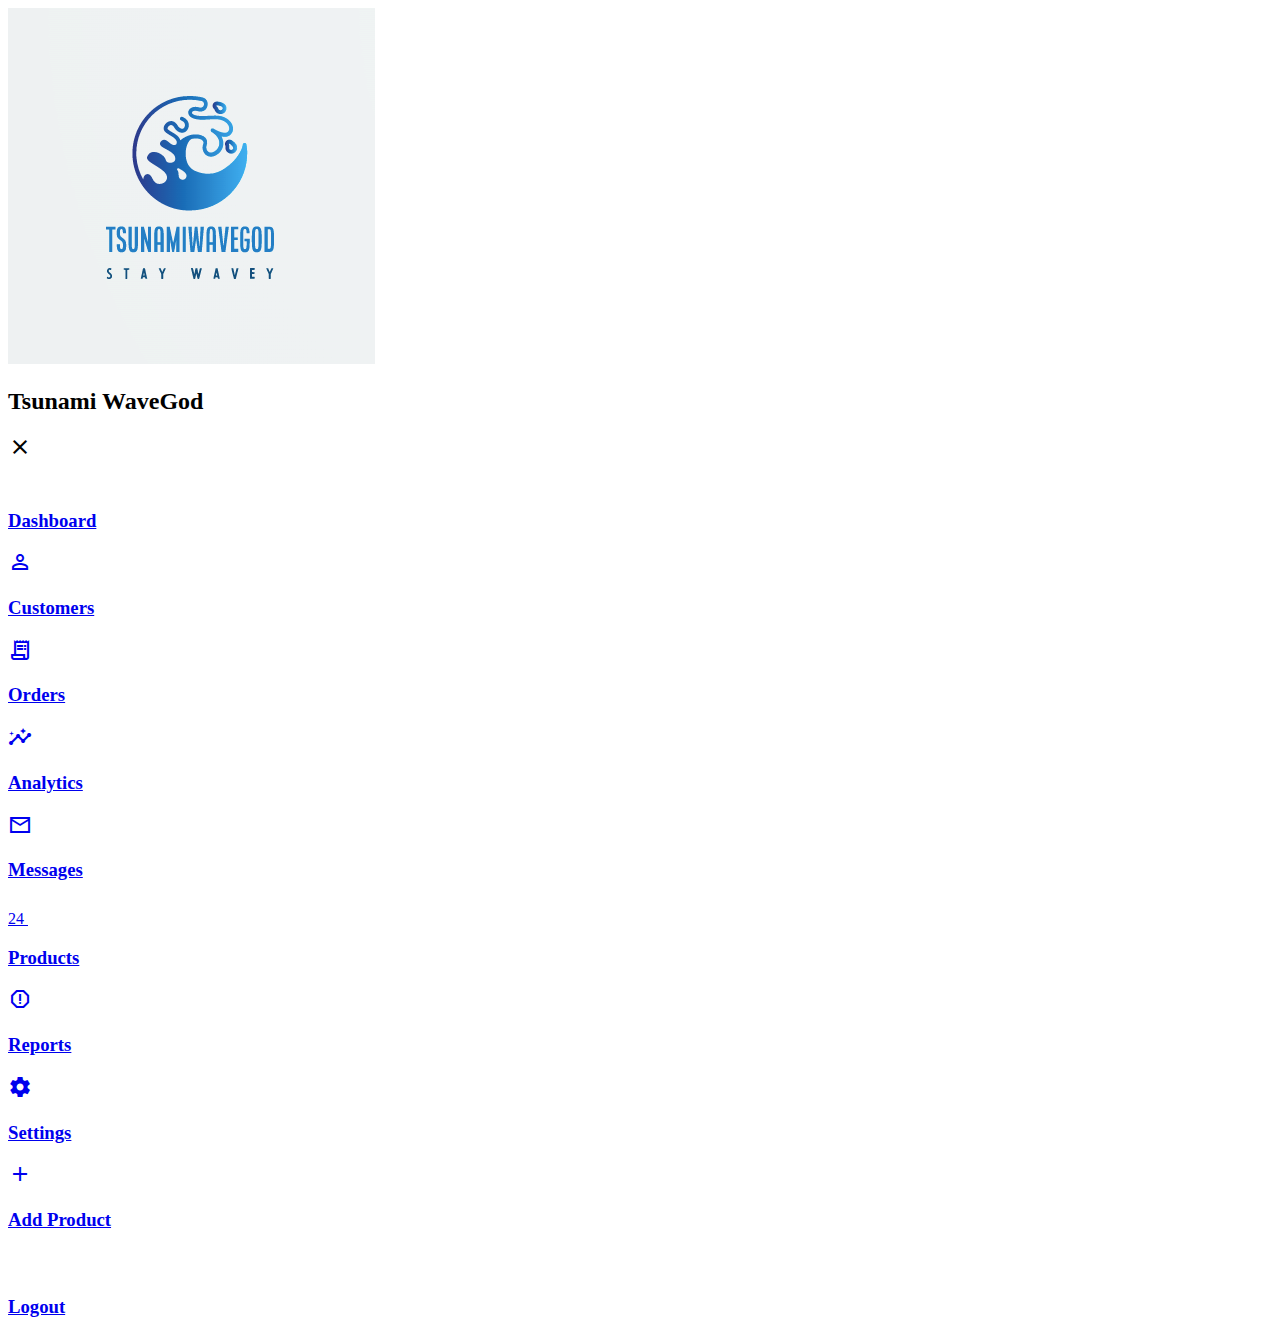
==== admin-dashboard/index.html @ ffef64f3 "add starter files and material icons" ====
<!DOCTYPE html>
<html lang="en">
  <head>
    <meta charset="UTF-8" />
    <meta http-equiv="X-UA-Compatible" content="IE=edge" />
    <meta name="viewport" content="width=device-width, initial-scale=1.0" />
    <title>Admin Dashboard</title>
    <!-- Material CDN -->
    <link
      href="https://fonts.googleapis.com/icon?family=Material+Icons+Sharp"
      rel="stylesheet"
    />
    <link rel="stylesheet" href="./style.css" />
  </head>
  <body>
    <div class="container">
      <aside>
        <div class="top">
          <div class="logo">
            <img src="./images/Screen Shot 2022-01-27 at 9.14.04 AM.png" />
            <h2>Tsunami <span class="danger">WaveGod</span></h2>
          </div>
          <div class="close" id="close-btn">
            <span class="material-icons-sharp"> close </span>
          </div>
        </div>

        <div class="sidebar">
          <a href="#">
            <span class="material-icons-sharp"> grid_view </span>
            <h3>Dashboard</h3>
          </a>
          <a href="#">
            <span class="material-icons-sharp"> person_outline </span>
            <h3>Customers</h3>
          </a>
          <a href="#">
            <span class="material-icons-sharp"> receipt_long </span>
            <h3>Orders</h3>
          </a>
          <a href="#">
            <span class="material-icons-sharp"> insights </span>
            <h3>Analytics</h3>
          </a>
          <a href="#">
            <span class="material-icons-sharp"> mail_outline </span>
            <h3>Messages</h3>
            <span class="message-count">24</span>
          </a>
          <a href="#">
            <span class="material-icons-sharp"> inventory </span>
            <h3>Products</h3>
          </a>
          <a href="#">
            <span class="material-icons-sharp"> report_gmailerrorred </span>
            <h3>Reports</h3>
          </a>
          <a href="#">
            <span class="material-icons-sharp"> settings </span>
            <h3>Settings</h3>
          </a>
          <a href="#">
            <span class="material-icons-sharp"> add </span>
            <h3>Add Product</h3>
          </a>
          <a href="#">
            <span class="material-icons-sharp"> logout </span>
            <h3>Logout</h3>
          </a>
        </div>
      </aside>
    </div>
  </body>
</html>
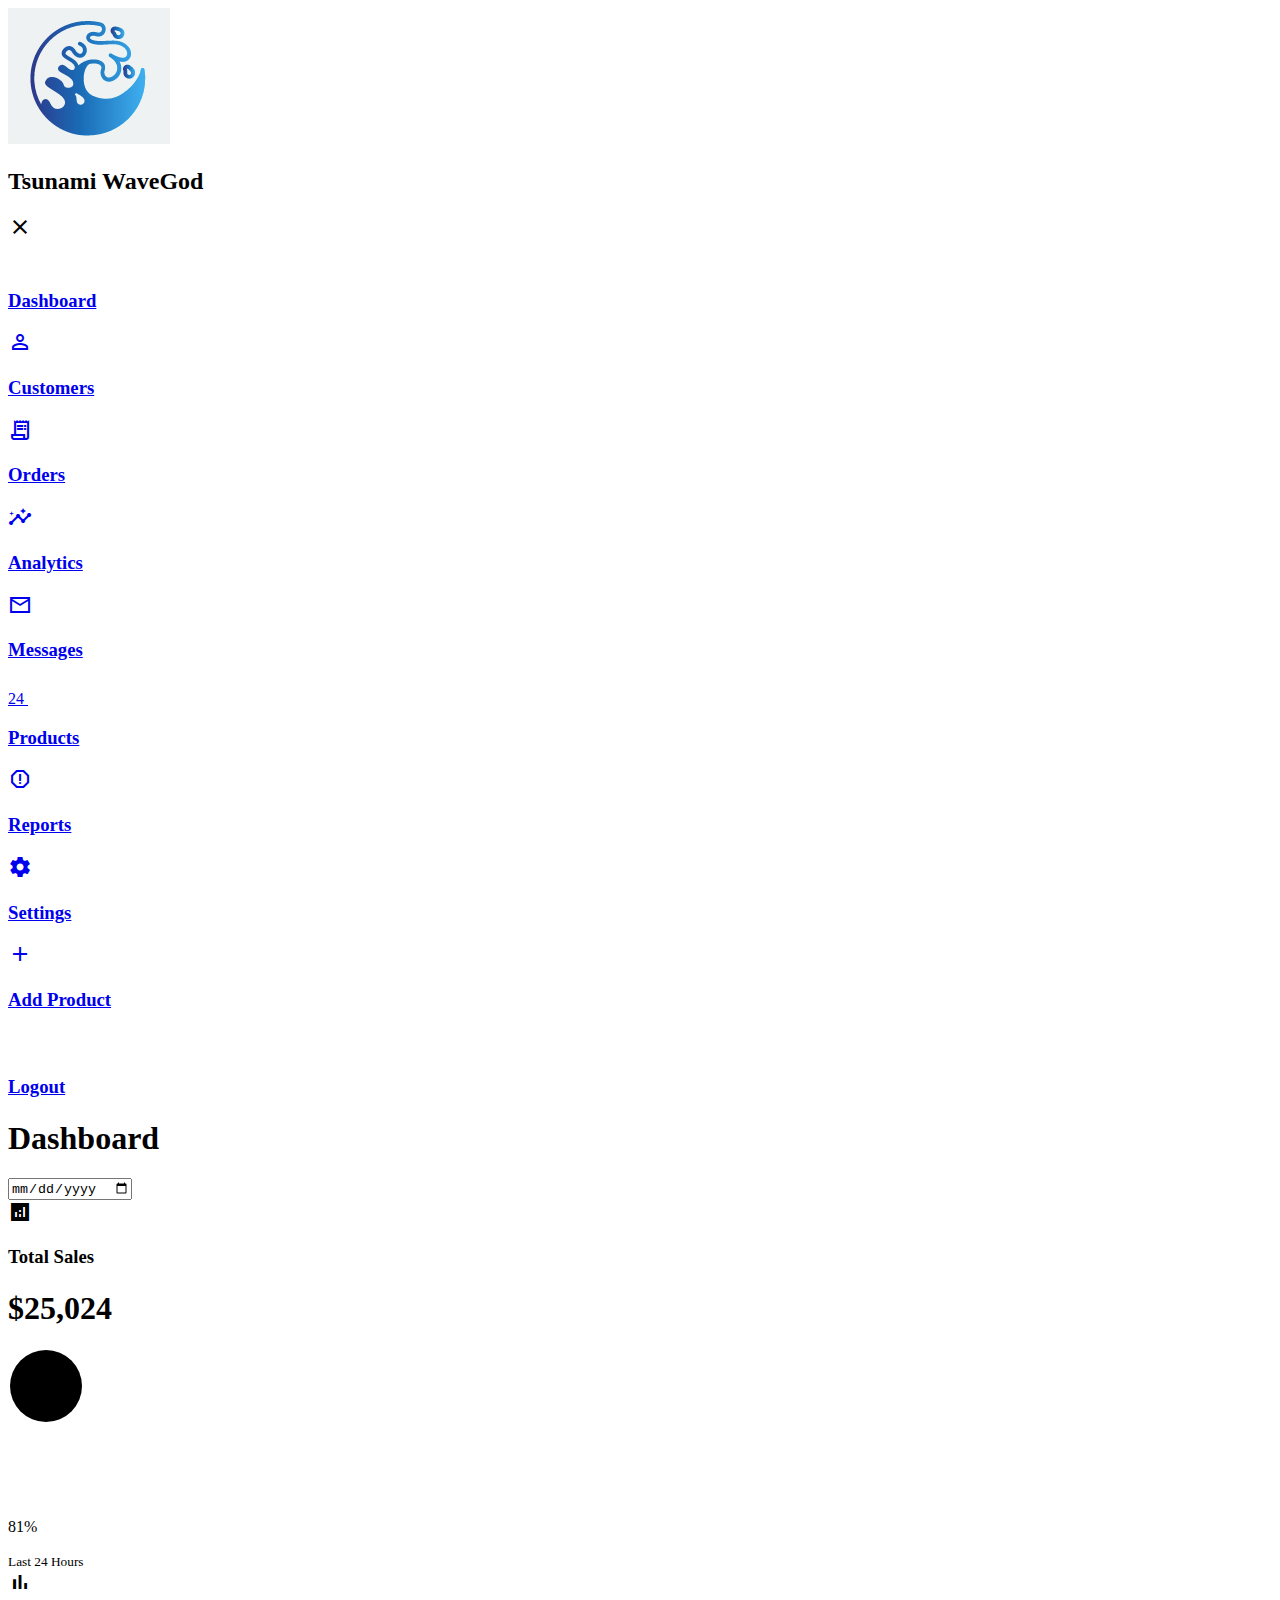
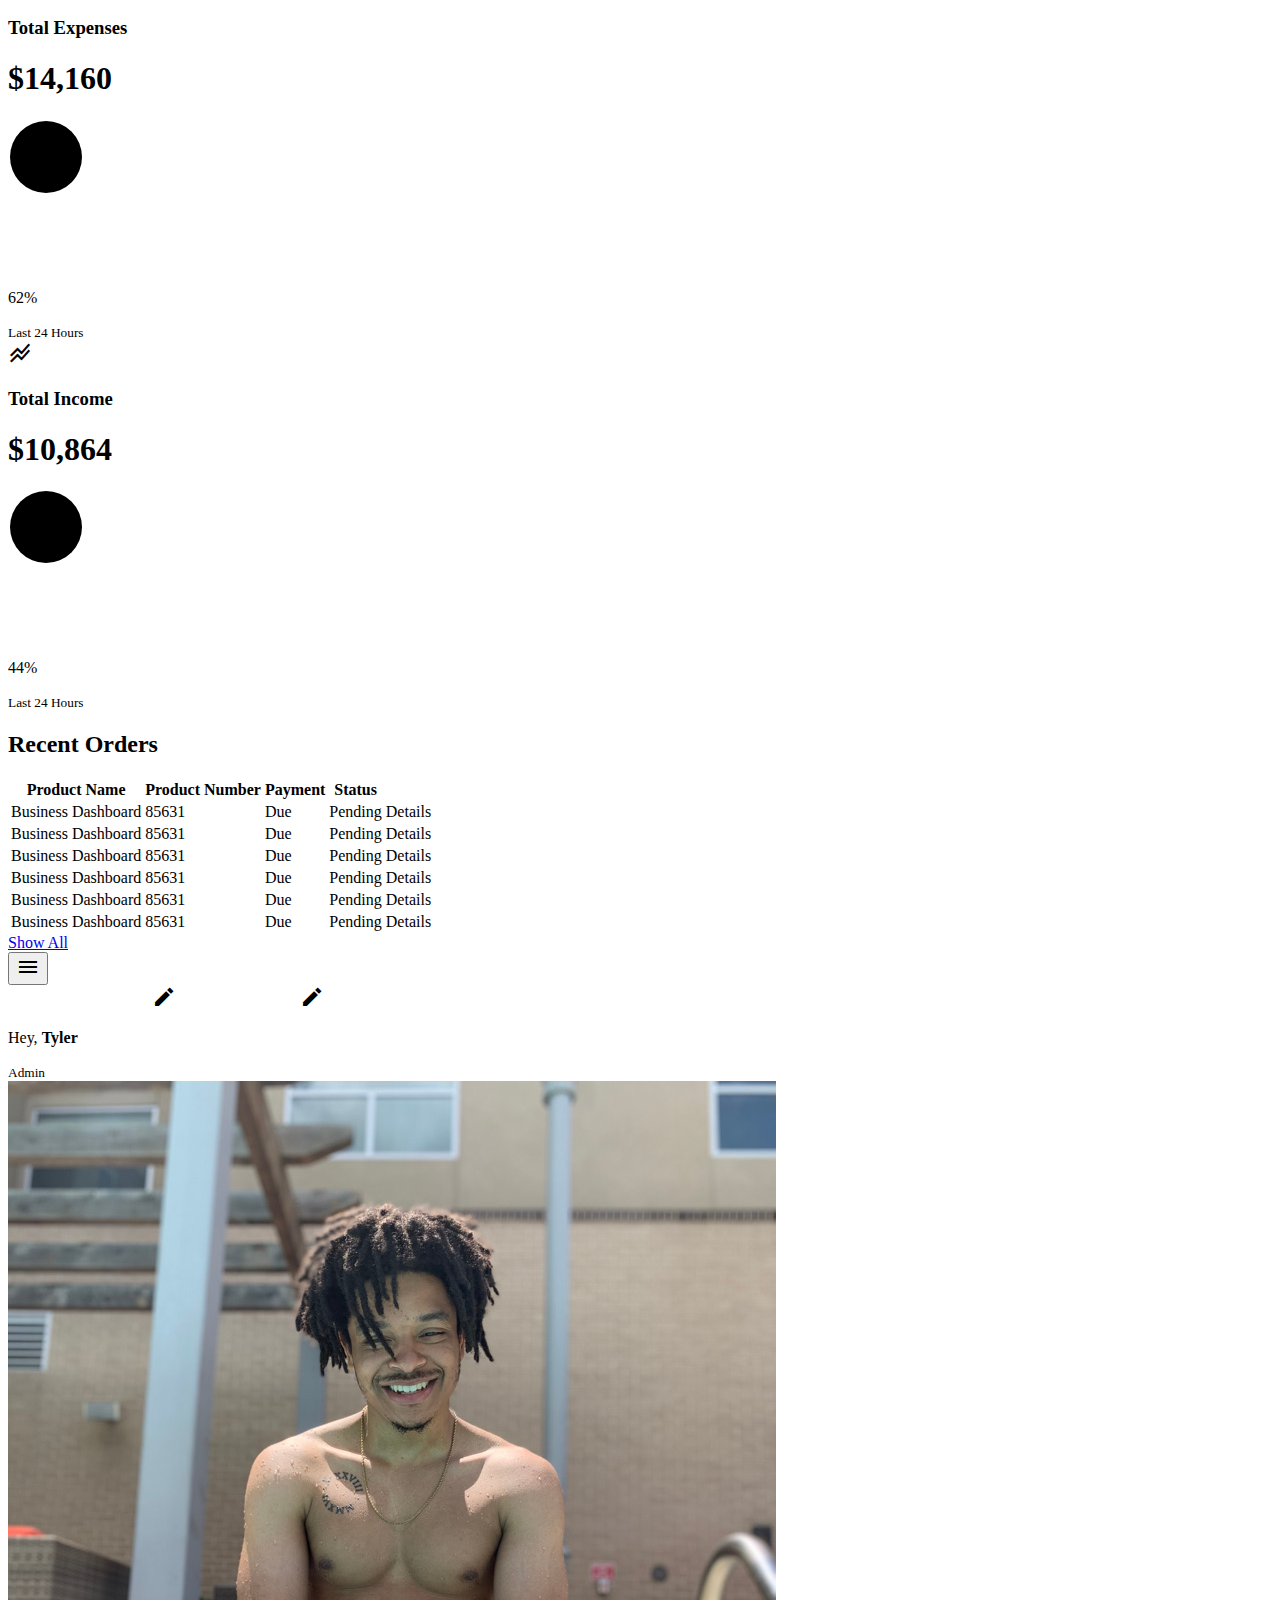
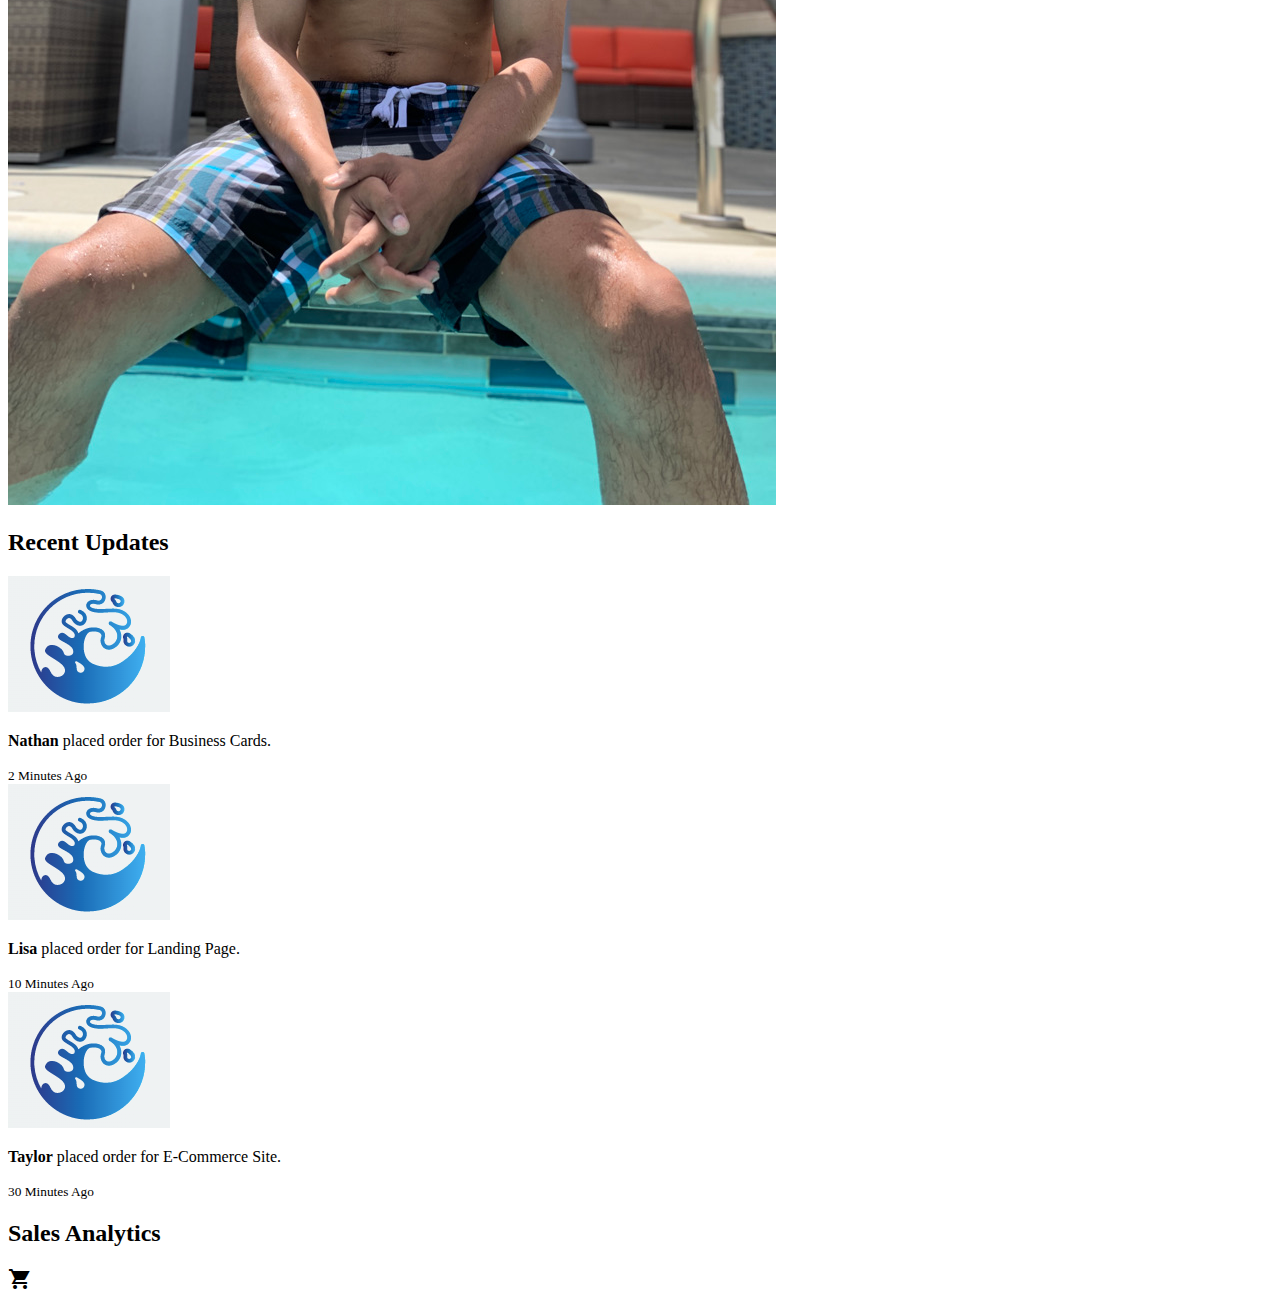
==== commit 7c03cf74: "add right side/updates html/css styling" ====
--- a/admin-dashboard/index.html
+++ b/admin-dashboard/index.html
@@ -17,7 +17,7 @@
       <aside>
         <div class="top">
           <div class="logo">
-            <img src="./images/Screen Shot 2022-01-27 at 9.14.04 AM.png" />
+            <img src="./images/Screen Shot 2022-01-27 at 9.14.04 AM copy.png" />
             <h2>Tsunami <span class="danger">WaveGod</span></h2>
           </div>
           <div class="close" id="close-btn">
@@ -69,6 +69,207 @@
           </a>
         </div>
       </aside>
+      <!-- ----End of aside---- -->
+      <main>
+        <h1>Dashboard</h1>
+
+        <div class="date">
+          <input type="date">
+        </div>
+
+        <div class="insights">
+          <div class="sales">
+            <span class="material-icons-sharp">
+              analytics
+              </span>
+              <div class="middle">
+                <div class="left">
+                  <h3>Total Sales</h3>
+                  <h1>$25,024</h1>
+                </div>
+                <div class="progress">
+                  <svg>
+                    <circle cx="38" cy="38" r="36"></circle>
+                  </svg>
+                  <div class="number">
+                    <p>81%</p>
+                  </div>
+                </div>
+              </div>
+              <small class="text-muted">Last 24 Hours</small>
+          </div>
+          <!-- ----End of Sales---- -->
+          <div class="expenses">
+            <span class="material-icons-sharp">
+              bar_chart
+              </span>
+              <div class="middle">
+                <div class="left">
+                  <h3>Total Expenses</h3>
+                  <h1>$14,160</h1>
+                </div>
+                <div class="progress">
+                  <svg>
+                    <circle cx="38" cy="38" r="36"></circle>
+                  </svg>
+                  <div class="number">
+                    <p>62%</p>
+                  </div>
+                </div>
+              </div>
+              <small class="text-muted">Last 24 Hours</small>
+          </div>
+          <!-- ----End of Expenses---- -->
+          <div class="income">
+            <span class="material-icons-sharp">
+              stacked_line_chart
+              </span>
+              <div class="middle">
+                <div class="left">
+                  <h3>Total Income</h3>
+                  <h1>$10,864</h1>
+                </div>
+                <div class="progress">
+                  <svg>
+                    <circle cx="38" cy="38" r="36"></circle>
+                  </svg>
+                  <div class="number">
+                    <p>44%</p>
+                  </div>
+                </div>
+              </div>
+              <small class="text-muted">Last 24 Hours</small>
+          </div>
+          <!-- ----End of Income---- -->
+        </div>
+        <!-- ----End of Insights---- -->
+
+        <div class="recent-orders">
+          <h2>Recent Orders</h2>
+          <table>
+            <thead>
+              <tr>
+                <th>Product Name</th>
+                <th>Product Number</th>
+                <th>Payment</th>
+                <th>Status</th>
+                <th></th>
+              </tr>
+            </thead>
+            <tbody>
+              <tr>
+                <td>Business Dashboard</td>
+                <td>85631</td>
+                <td>Due</td>
+                <td class="warning">Pending</td>
+                <td class="primary">Details</td>
+              </tr>
+              <tr>
+                <td>Business Dashboard</td>
+                <td>85631</td>
+                <td>Due</td>
+                <td class="warning">Pending</td>
+                <td class="primary">Details</td>
+              </tr>
+              <tr>
+                <td>Business Dashboard</td>
+                <td>85631</td>
+                <td>Due</td>
+                <td class="warning">Pending</td>
+                <td class="primary">Details</td>
+              </tr>
+              <tr>
+                <td>Business Dashboard</td>
+                <td>85631</td>
+                <td>Due</td>
+                <td class="warning">Pending</td>
+                <td class="primary">Details</td>
+              </tr>
+              <tr>
+                <td>Business Dashboard</td>
+                <td>85631</td>
+                <td>Due</td>
+                <td class="warning">Pending</td>
+                <td class="primary">Details</td>
+              </tr>
+              <tr>
+                <td>Business Dashboard</td>
+                <td>85631</td>
+                <td>Due</td>
+                <td class="warning">Pending</td>
+                <td class="primary">Details</td>
+              </tr>
+            </tbody>
+          </table>
+          <a href="#">Show All</a>
+        </div>
+      </main>
+      <!-- ----End of Main---- -->
+
+      <div class="right">
+        <div class="top">
+          <button id="menu-btn">
+            <span class="material-icons-sharp">menu</span>
+          </button>
+          <div class="theme-toggler">
+            <span class="material-icons-sharp active">light_mode</span>
+            <span class="material-icons-sharp">dark_mode</span>
+          </div>
+          <div class="profile">
+            <div class="info">
+              <p>Hey, <b>Tyler</b></p>
+              <small class="text-muted">Admin</small>
+            </div>
+            <div class="profile-photo">
+              <img src="./images/03115F0D-03E9-4BC2-9C2E-DA20C724CF65_1_105_c.jpeg" alt="">
+            </div>
+          </div>
+        </div>
+        <!-- ----End of Top---- -->
+        <div class="recent-updates">
+          <h2>Recent Updates</h2>
+          <div class="updates">
+            <div class="update">
+              <div class="profile-photo">
+                <img src="./images/Screen Shot 2022-01-27 at 9.14.04 AM copy.png">
+              </div>
+              <div class="message">
+                <p><b>Nathan</b> placed order for Business Cards.</p>
+                <small class="text-muted">2 Minutes Ago</small>
+              </div>
+            </div>
+            <div class="update">
+              <div class="profile-photo">
+                <img src="./images/Screen Shot 2022-01-27 at 9.14.04 AM copy.png">
+              </div>
+              <div class="message">
+                <p><b>Lisa</b> placed order for Landing Page.</p>
+                <small class="text-muted">10 Minutes Ago</small>
+              </div>
+            </div>
+            <div class="update">
+              <div class="profile-photo">
+                <img src="./images/Screen Shot 2022-01-27 at 9.14.04 AM copy.png">
+              </div>
+              <div class="message">
+                <p><b>Taylor</b> placed order for E-Commerce Site.</p>
+                <small class="text-muted">30 Minutes Ago</small>
+              </div>
+            </div>
+          </div>
+        </div>
+        <!-- ----End of Recent Updates---- -->
+        <div class="sales-analytics">
+          <h2>Sales Analytics</h2>
+          <div class="item online">
+            <div class="icon">
+              <span class="material-icons-sharp">
+                shopping_cart
+                </span>
+            </div>
+          </div>
+        </div>
+      </div>
     </div>
   </body>
 </html>
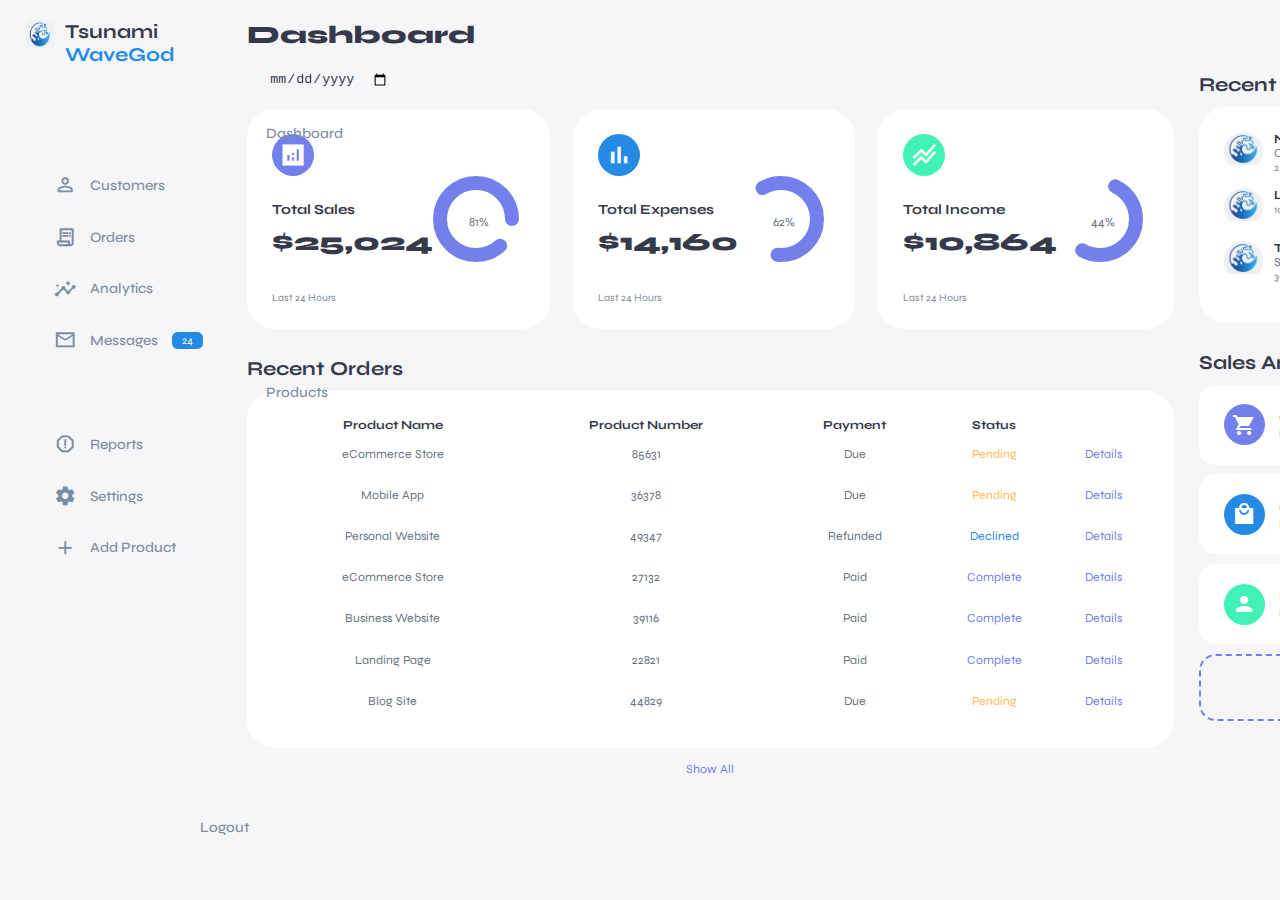
==== commit d60f7240: "add media queries and sidebar animation" ====
--- a/admin-dashboard/index.html
+++ b/admin-dashboard/index.html
@@ -6,6 +6,7 @@
     <meta name="viewport" content="width=device-width, initial-scale=1.0" />
     <title>Admin Dashboard</title>
     <!-- Material CDN -->
+    
     <link
       href="https://fonts.googleapis.com/icon?family=Material+Icons+Sharp"
       rel="stylesheet"
@@ -157,48 +158,48 @@
               </tr>
             </thead>
             <tbody>
-              <tr>
-                <td>Business Dashboard</td>
-                <td>85631</td>
-                <td>Due</td>
-                <td class="warning">Pending</td>
-                <td class="primary">Details</td>
-              </tr>
-              <tr>
-                <td>Business Dashboard</td>
-                <td>85631</td>
-                <td>Due</td>
-                <td class="warning">Pending</td>
-                <td class="primary">Details</td>
-              </tr>
-              <tr>
-                <td>Business Dashboard</td>
-                <td>85631</td>
-                <td>Due</td>
-                <td class="warning">Pending</td>
-                <td class="primary">Details</td>
-              </tr>
-              <tr>
-                <td>Business Dashboard</td>
-                <td>85631</td>
-                <td>Due</td>
-                <td class="warning">Pending</td>
-                <td class="primary">Details</td>
-              </tr>
-              <tr>
-                <td>Business Dashboard</td>
-                <td>85631</td>
-                <td>Due</td>
-                <td class="warning">Pending</td>
-                <td class="primary">Details</td>
-              </tr>
-              <tr>
-                <td>Business Dashboard</td>
-                <td>85631</td>
-                <td>Due</td>
-                <td class="warning">Pending</td>
-                <td class="primary">Details</td>
-              </tr>
+              <!-- <tr>
+                <td>Business Dashboard</td>
+                <td>85631</td>
+                <td>Due</td>
+                <td class="warning">Pending</td>
+                <td class="primary">Details</td>
+              </tr>
+              <tr>
+                <td>Business Dashboard</td>
+                <td>85631</td>
+                <td>Due</td>
+                <td class="warning">Pending</td>
+                <td class="primary">Details</td>
+              </tr>
+              <tr>
+                <td>Business Dashboard</td>
+                <td>85631</td>
+                <td>Due</td>
+                <td class="warning">Pending</td>
+                <td class="primary">Details</td>
+              </tr>
+              <tr>
+                <td>Business Dashboard</td>
+                <td>85631</td>
+                <td>Due</td>
+                <td class="warning">Pending</td>
+                <td class="primary">Details</td>
+              </tr>
+              <tr>
+                <td>Business Dashboard</td>
+                <td>85631</td>
+                <td>Due</td>
+                <td class="warning">Pending</td>
+                <td class="primary">Details</td>
+              </tr>
+              <tr>
+                <td>Business Dashboard</td>
+                <td>85631</td>
+                <td>Due</td>
+                <td class="warning">Pending</td>
+                <td class="primary">Details</td>
+              </tr> -->
             </tbody>
           </table>
           <a href="#">Show All</a>
@@ -267,9 +268,55 @@
                 shopping_cart
                 </span>
             </div>
+            <div class="right">
+              <div class="info">
+                <h3>ONLINE ORDERS</h3>
+                <small class="text-muted">Last 24 Hours</small>
+              </div>
+              <h5 class="success">+39%</h5>
+              <h3>3849</h3>
+            </div>
+          </div>
+          <div class="item offline">
+            <div class="icon">
+              <span class="material-icons-sharp">
+                local_mall
+                </span>
+            </div>
+            <div class="right">
+              <div class="info">
+                <h3>OFFLINE ORDERS</h3>
+                <small class="text-muted">Last 24 Hours</small>
+              </div>
+              <h5 class="danger">-17%</h5>
+              <h3>1100</h3>
+            </div>
+          </div>
+          <div class="item customers">
+            <div class="icon">
+              <span class="material-icons-sharp">
+                person
+                </span>
+            </div>
+            <div class="right">
+              <div class="info">
+                <h3>NEW CUSTOMERS</h3>
+                <small class="text-muted">Last 24 Hours</small>
+              </div>
+              <h5 class="success">+25%</h5>
+              <h3>850</h3>
+            </div>
+          </div>
+          <div class="item add-product">
+            <div>
+              <span class="material-icons-sharp">add</span>
+              <h3>Add Product</h3>
+            </div>
           </div>
         </div>
       </div>
     </div>
+    <script src="./orders.js"></script>
+    <script src="./index.js"></script>
   </body>
 </html>
--- a/admin-dashboard/style.css
+++ b/admin-dashboard/style.css
@@ -0,0 +1,700 @@
+@import url('https://fonts.googleapis.com/css2?family=Syne:wght@400;500;600;700;800&display=swap');
+/* ----ROOT VARIABLES---- */
+
+:root {
+    --color-primary: #7380ec;
+    --color-danger: #248AE4;
+    --color-success: #41f1b6;
+    --color-warning: #ffbb55;
+    --color-white: #fff;
+    --color-info-dark: #7d8da1;
+    --color-info-light: #dce1eb;
+    --color-dark: #363949;
+    --color-light: #rgba(132, 139, 200, 0.18);
+    --color-primary-variant: #111e88;
+    --color-dark-variant: #677483;
+    --color-background: #f6f6f9;
+
+    --card-border-radius: 2rem;
+    --border-radius-1: 0.4rem;
+    --border-radius-2: 0.8rem;
+    --border-radius-3: 1.2rem;
+
+    --card-padding: 1.8rem;
+    --padding-1: 1.2rem;
+
+    --box-shadow: 0 2rem 3rem var(--color-light);
+}
+
+/* ----Dark Theme Variables---- */
+.dark-theme-variables {
+    --color-background: #181a1e;
+    --color-white: #202528;
+    --color-dark: #edeffd;
+    --color-dark-variant: #a3bdcc;
+    --color-light: rgba(0, 0, 0, 0.4);
+    --box-shadow: 0 2rem 3rem var(--color-light);
+}
+
+/* ----MAIN STYLING---- */
+
+* {
+    margin: 0;
+    padding: 0;
+    outline: 0;
+    appearance: none;
+    border: 0;
+    text-decoration: none;
+    list-style: none;
+    box-sizing: border-box;
+}
+
+html {
+    font-size: 14px;
+}
+
+body {
+    width: 100vw;
+    height: 100vh;
+    font-family: 'Syne', sans-serif;
+    font-size: 0.88rem;
+    background: var(--color-background);
+    user-select: none;
+    overflow-x: hidden;
+    color: var(--color-dark);
+}
+
+.container {
+    display: grid;
+    width: 96%;
+    margin: 0 auto;
+    gap: 1.8rem;
+    grid-template-columns: 14rem auto 23rem;
+}
+
+a {
+    color: var(--color-dark);
+}
+
+img {
+    display: block;
+    width: 100%;
+}
+
+h1 {
+    font-weight: 800;
+    font-size: 1.8rem;
+}
+
+h2 {
+    font-size: 1.4rem;
+}
+
+h3 {
+    font-size: 0.87;
+}
+
+h4 {
+    font-size: 0.8rem;
+}
+
+h5 {
+    font-size: 0.77rem;
+}
+
+small {
+    font-size: 0.75rem;
+}
+
+.profile-photo {
+    width: 2.8rem;
+    height: 2.8rem;
+    border-radius: 50%;
+    overflow: hidden;
+}
+
+.text-muted {
+    color: var(--color-info-dark);
+}
+
+p {
+    color: var(--color-dark-variant);
+}
+
+b {
+    color: var(--color-dark);
+}
+
+.primary {
+    color: var(--color-primary);
+}
+
+.danger {
+    color: var(--color-danger);
+}
+
+.success {
+    color: var(--color-success);
+}
+
+.warning {
+    color: var(--color-warning);
+}
+
+/* ----SIDEBAR STYLING---- */
+aside {
+    height: 100vh;
+}
+
+aside .top {
+    display: flex;
+    align-items: center;
+    justify-content: space-between;
+    margin-top: 1.4rem;
+}
+
+aside .logo {
+    display: flex;
+    gap: 0.8rem;
+}
+
+aside .logo img {
+    width: 2rem;
+    height: 2rem;
+}
+
+aside .close {
+    display: none;
+}
+
+aside .sidebar {
+    display: flex;
+    flex-direction: column;
+    height: 86vh;
+    position: relative;
+    top: 3rem;
+}
+
+aside h3 {
+    font-weight: 500;
+}
+
+aside .sidebar a {
+    display: flex;
+    color: var(--color-info-dark);
+    margin-left: 2rem;
+    gap: 1rem;
+    align-items: center;
+    position: relative;
+    height: 3.7rem;
+    transition: all 300ms ease;
+}
+
+aside .sidebar a span {
+    font-size: 1.6rem;
+    transition: all 300ms ease;
+}
+
+aside .sidebar a:last-child {
+    position: absolute;
+    bottom: 2rem;
+    width: 100%;
+}
+
+aside .sidebar a.active {
+    background: var(--color-light);
+    color: var(--color-primary);
+    margin-left: 0;
+}
+
+aside .sidebar a.active:before {
+    content: "";
+    width: 6px;
+    height: 100%;
+    background: var(--color-primary);
+}
+
+aside .sidebar a.active span {
+    color: var(--color-primary);
+    margin-left: calc(1rem - 3px);
+}
+
+aside .sidebar a:hover {
+    color: var(--color-primary);
+}
+
+aside .sidebar a:hover span {
+    margin-left: 1rem;
+}
+
+aside .sidebar .message-count {
+    background: var(--color-danger);
+    color: var(--color-white);
+    padding: 2px 10px;
+    font-size: 11px;
+    border-radius: var(--border-radius-1);
+}
+
+/* ----Main---- */
+
+main {
+    margin-top: 1.4rem;
+}
+
+main .date {
+    display: inline-block;
+    background: var(--color-light);
+    border-radius: var(--border-radius-1);
+    margin-top: 1rem;
+    padding: 0.5rem 1.6rem;
+}
+
+main .date input[type="date"] {
+    background: transparent;
+    color: var(--color-dark);
+}
+
+main .insights {
+    display: grid;
+    grid-template-columns: repeat(3, 1fr);
+    gap: 1.6rem;
+}
+
+main .insights > div {
+    background: var(--color-white);
+    padding: var(--card-padding);
+    border-radius: var(--card-border-radius);
+    margin-top: 1rem;
+    box-shadow: var(--box-shadow);
+    transition: all 300ms ease;
+}
+
+main .insights > div:hover {
+    box-shadow: none;
+}
+
+main .insights > div span {
+    background: var(--color-primary);
+    padding: 0.5rem;
+    border-radius: 50%;
+    color: var(--color-white);
+    font-size: 2rem;
+}
+
+main .insights > div.expenses span {
+    background: var(--color-danger);
+}
+
+main .insights > div.income span {
+    background: var(--color-success);
+}
+
+main .insights > div .middle {
+    display: flex;
+    align-items: center;
+    justify-content: space-between;
+}
+
+main .insights h3 {
+    margin: 1rem 0 0.6rem;
+    font-size: 1rem;
+}
+
+main .insights .progress {
+    position: relative;
+    width: 92px;
+    height: 92px;
+    border-radius: 50%;
+}
+
+main .insights svg {
+    width: 7rem;
+    height: 7rem;
+}
+
+main .insights svg circle {
+    fill: none;
+    stroke: var(--color-primary);
+    stroke-width: 14;
+    stroke-linecap: round;
+    transform: translate(5px, 5px);
+}
+
+main .insights .sales svg circle {
+    stroke-dashoffset: -30;
+    stroke-dasharray: 200;
+}
+
+main .insights .expenses svg circle {
+    stroke-dashoffset: 30;
+    stroke-dasharray: 90;
+}
+
+main .insights .income svg circle {
+    stroke-dashoffset: 35;
+    stroke-dasharray: 110;
+}
+
+main .insights .progress .number {
+    position: absolute;
+    top: 0;
+    left: 0;
+    height: 100%;
+    width: 100%;
+    display: flex;
+    justify-content: center;
+    align-items: center;
+}
+
+main .insights small {
+    margin-top: 1.6rem;
+    display: block;
+}
+
+/* ----Recent Orders---- */
+
+main .recent-orders {
+    margin-top: 2rem;
+}
+
+main .recent-orders h2 {
+    margin-bottom: 0.8rem;
+}
+
+main .recent-orders table {
+    background: var(--color-white);
+    width: 100%;
+    border-radius: var(--card-border-radius);
+    padding: var(--card-padding);
+    text-align: center;
+    box-shadow: var(--box-shadow);
+    transition: all 300ms ease;
+}
+
+main .recent-orders table:hover {
+    box-shadow: none;
+}
+
+main table tbody td {
+    height: 2.8rem;
+    border-bottom: 1px solid var(--color-light);
+    color: var(--color-dark-variant);
+}
+
+main table tbody tr:last-child td {
+    border: none;
+}
+
+main .recent-orders a {
+    text-align: center;
+    display: block;
+    margin: 1rem auto;
+    color: var(--color-primary);
+}
+
+/* ----Right Side---- */
+.right {
+    margin-top: 1.4rem;
+}
+
+.right .top {
+    display: flex;
+    justify-content: end;
+    gap: 2rem;
+}
+
+.right .top button {
+    display: none;
+}
+
+.right .theme-toggler {
+    background: var(--color-light);
+    display: flex;
+    justify-content: space-between;
+    align-items: center;
+    height: 1.6rem;
+    width: 4.2rem;
+    cursor: pointer;
+    border-radius: var(--border-radius-1);
+}
+
+.right .theme-toggler span {
+    font-size: 1.2rem;
+    width: 50%;
+    height: 100%;
+    display: flex;
+    align-items: center;
+    justify-content: center;
+}
+
+.right .theme-toggler span.active {
+    background: var(--color-primary);
+    color: white;
+    border-radius: var(--border-radius-1);
+}
+
+.right .top .profile {
+    display: flex;
+    gap: 2rem;
+    text-align: right;
+}
+
+/* ----Recent Updates---- */
+.right .recent-updates {
+    margin-top: 1rem;
+}
+
+.right .recent-updates h2 {
+    margin-bottom: 0.8rem;
+}
+
+.right .recent-updates .updates {
+    background: var(--color-white);
+    padding: var(--card-padding);
+    border-radius: var(--card-border-radius);
+    box-shadow: var(--box-shadow);
+    transition: all 300ms ease;
+}
+
+.right .recent-updates .updates:hover {
+    box-shadow: none;
+}
+
+.right .recent-updates .updates .update {
+    display: grid;
+    grid-template-columns: 2.6rem auto;
+    gap: 1rem;
+    margin-bottom: 1rem;
+}
+
+/* ----Sales Analytics---- */
+
+.right .sales-analytics {
+    margin-top: 2rem;
+}
+
+.right .sales-analytics h2 {
+    margin-bottom: 0.8rem;
+}
+
+.right .sales-analytics .item {
+    background: var(--color-white);
+    display: flex;
+    align-items: center;
+    gap: 1rem;
+    margin-bottom: 0.7rem;
+    padding: 1.4rem var(--card-padding);
+    border-radius: var(--border-radius-3);
+    box-shadow: var(--box-shadow);
+    transition: all 300ms ease;
+}
+
+.right .sales-analytics .item:hover {
+    box-shadow: none;
+}
+
+.right .sales-analytics .item .right {
+    display: flex;
+    justify-content: space-between;
+    align-items: start;
+    margin: 0;
+    width: 100%;
+}
+
+.right .sales-analytics .item .icon {
+    padding: 0.6rem;
+    color: var(--color-white);
+    border-radius: 58%;
+    background: var(--color-primary);
+    display: flex;
+}
+
+.right .sales-analytics .item.offline .icon {
+    background: var(--color-danger);
+}
+
+.right .sales-analytics .item.customers .icon {
+    background: var(--color-success);
+}
+
+.right .sales-analytics .add-product {
+    background-color: transparent;
+    border: 2px dashed var(--color-primary);
+    color: var(--color-primary);
+    display: flex;
+    align-items: center;
+    justify-content: center;
+}
+
+.right .sales-analytics .add-product div {
+    display: flex;
+    align-items: center;
+    gap: 0.6rem;
+}
+.right .sales-analytics .add-product div h3 {
+    font-weight: 600;
+}
+
+/* ----Media Queries (Tablet)---- */
+
+@media screen and (max-width: 1200px) {
+    .container {
+        width: 94%;
+        grid-template-columns: 7rem auto 23rem;
+    }
+
+    aside .logo h2 {
+        display: none;
+    }
+
+    aside .sidebar h3 {
+        display: none;
+    }
+
+    aside .sidebar a {
+        width: 5.6rem;
+    }
+
+    aside .sidebar a:last-child {
+        position: relative;
+        margin-top: 1.8rem;
+    }
+
+    main .insights {
+        grid-template-columns: 1fr;
+        gap: 0;
+    }
+
+    main .recent-orders {
+        width: 94%;
+        position: absolute;
+        left: 50%;
+        transform: translateX(-50%);
+        margin: 2rem 0 0 8.8rem;    
+    }
+
+    main .recent-orders table {
+        width: 83vw;
+    }
+
+    main table thead tr th:last-child,
+    main table thead tr th:first-child {
+        display: none;
+    }
+
+    main table tbody tr td:last-child,
+    main table tbody tr td:first-child {
+        display: none;
+    }
+
+}
+
+/* ----Media Queries (Mobile)---- */
+@media screen and (max-width: 768px) {
+    .container {
+        width: 100%;
+        grid-template-columns: 1fr;
+    }
+
+    aside {
+        position: fixed;
+        left: -100;
+        background: var(--color-white);
+        width: 18rem;
+        z-index: 3;
+        box-shadow: 1rem 3rem 4rem var(--color-light);
+        height: 100vh;
+        padding-right: var(--card-padding);
+        display: none;
+        animation: showMenu 400ms ease forwards;
+    }
+
+    @keyframes showMenu {
+        to {
+            left: 0;
+        }
+    }
+
+    aside .logo {
+        margin-left: 1rem;
+    }
+
+    aside .logo h2 {
+        display: inline;
+    }
+
+    aside .sidebar h3 {
+       display: inline;
+    }
+
+    aside .sidebar a {
+        width: 100%;
+        height: 3.4rem;
+    }
+
+    aside .sidebar a:last-child {
+        position: absolute;
+        bottom: 5rem;
+    }
+
+    aside .close {
+        display: inline-block;
+        cursor: pointer;
+    }
+
+    main {
+        margin-top: 8rem;
+        padding: 0 1rem;
+    }
+
+    main .recent-orders {
+        position: relative;
+        margin: 3rem 0 0 0;
+        width: 100%;
+    }
+
+    main .recent-orders table {
+        width: 100%;
+        margin: 0;
+    }
+
+    .right {
+        width: 94%;
+        margin: 0 auto 4rem;
+    }
+
+    .right .top {
+        position: fixed;
+        top: 0;
+        left: 0;
+        align-items: center;
+        padding: 0 0.8rem;
+        height: 4.6rem;
+        background: var(--color-white);
+        width: 100%;
+        margin: 0;
+        z-index: 2;
+        box-shadow: 0 1rem 1rem var(--color-light);
+    }
+
+    .right .top .theme-toggler {
+        width: 4.4rem;
+        position: absolute;
+        left: 66%;
+    }
+
+    .right .top button {
+        display: inline-block;
+        background: transparent;
+        cursor: pointer;
+        color: var(--color-dark);
+        position: absolute;
+        left: 1rem;
+    }
+
+    .right .top button span {
+        font-size: 2rem;
+    }
+}
+
+
